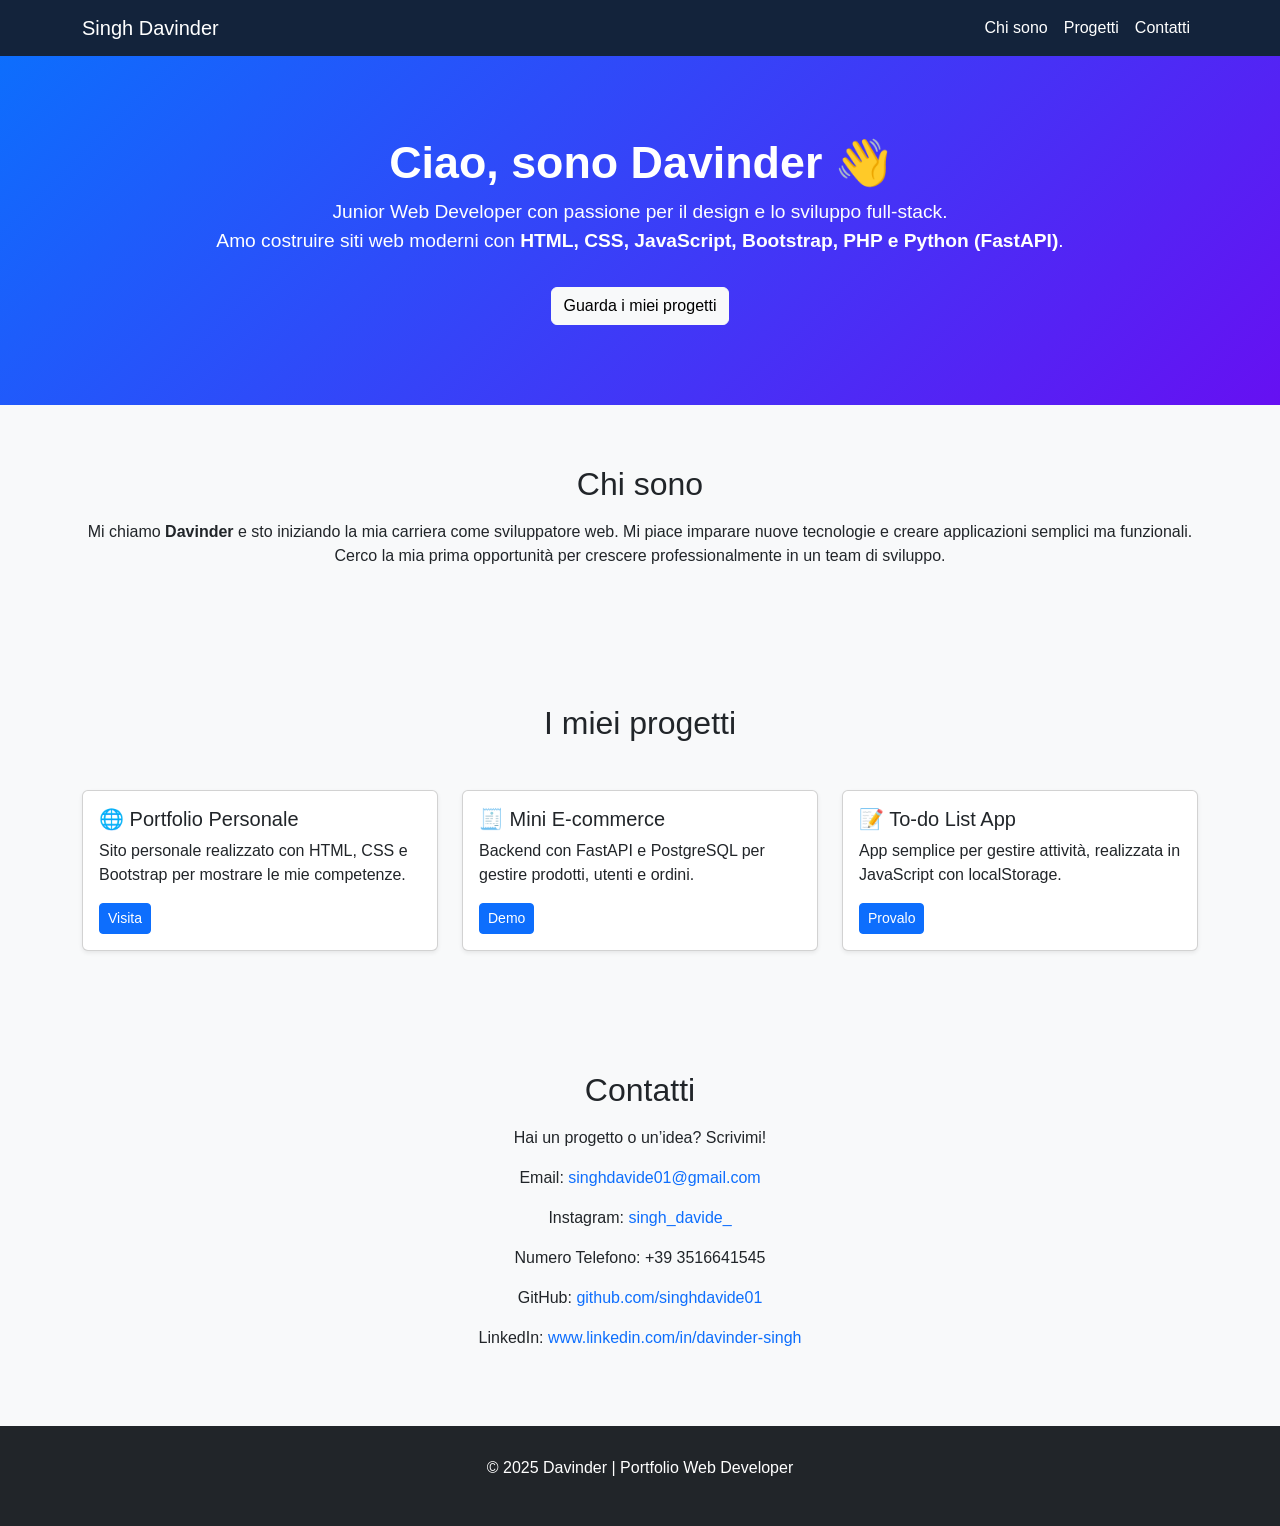
==== index.html @ eeeded76 "Fix HTML encoding issues in index.html" ====
<!DOCTYPE html>
<html lang="it">
<head>
  <meta charset="UTF-8" />
  <meta name="viewport" content="width=device-width, initial-scale=1.0" />
  <title>Davinder, 22 anni</title>
  <link href="https://cdn.jsdelivr.net/npm/bootstrap@5.3.2/dist/css/bootstrap.min.css" rel="stylesheet" />
  <style>
    body {
      font-family: "Poppins", sans-serif;
      background-color: #f8f9fa;
      scroll-behavior: smooth;
    }
    nav.navbar {
      background-color: #13233b;
    }
    nav a.nav-link, nav .navbar-brand {
      color: white !important;
    }
    header {
      text-align: center;
      padding: 80px 20px;
      background: linear-gradient(135deg, #0d6efd, #6610f2);
      color: white;
    }
    header h1 {
      font-size: 2.8rem;
      font-weight: 700;
    }
    header p {
      font-size: 1.2rem;
    }
    section {
      padding: 60px 0;
    }
    .project-card {
      transition: transform 0.2s;
    }
    .project-card:hover {
      transform: scale(1.03);
    }
    footer {
      background-color: #212529;
      color: white;
      padding: 30px 0;
      text-align: center;
    }
    a {
      color: #0d6efd;
      text-decoration: none;
    }
    a:hover {
      text-decoration: underline;
    }
  </style>
</head>

<body>
  <!-- NAVBAR -->
  <nav class="navbar navbar-expand-lg navbar-dark">
    <div class="container">
      <a class="navbar-brand" href="#">Singh Davinder</a>
      <button class="navbar-toggler" type="button" data-bs-toggle="collapse" data-bs-target="#navbarNav">
        <span class="navbar-toggler-icon"></span>
      </button>
      <div id="navbarNav" class="collapse navbar-collapse">
        <ul class="navbar-nav ms-auto">
          <li class="nav-item"><a class="nav-link" href="#about">Chi sono</a></li>
          <li class="nav-item"><a class="nav-link" href="#projects">Progetti</a></li>
          <li class="nav-item"><a class="nav-link" href="#contact">Contatti</a></li>
        </ul>
      </div>
    </div>
  </nav>

  <!-- HEADER -->
  <header>
    <div class="container">
      <h1>Ciao, sono Davinder 👋</h1>
      <p>Junior Web Developer con passione per il design e lo sviluppo full-stack.<br>
      Amo costruire siti web moderni con <strong>HTML, CSS, JavaScript, Bootstrap, PHP e Python (FastAPI)</strong>.</p>
      <a href="#projects" class="btn btn-light mt-3">Guarda i miei progetti</a>
    </div>
  </header>

  <!-- ABOUT SECTION -->
  <section id="about">
    <div class="container text-center">
      <h2>Chi sono</h2>
      <p class="mt-3">
        Mi chiamo <strong>Davinder</strong> e sto iniziando la mia carriera come sviluppatore web.  
        Mi piace imparare nuove tecnologie e creare applicazioni semplici ma funzionali.  
        Cerco la mia prima opportunità per crescere professionalmente in un team di sviluppo.
      </p>
    </div>
  </section>

  <!-- PROJECTS SECTION -->
  <section id="projects" class="bg-light">
    <div class="container">
      <h2 class="text-center mb-5">I miei progetti</h2>
      <div class="row g-4">

        <div class="col-md-4">
          <div class="card project-card h-100 shadow-sm">
            <div class="card-body">
              <h5 class="card-title">🌐 Portfolio Personale</h5>
              <p class="card-text">Sito personale realizzato con HTML, CSS e Bootstrap per mostrare le mie competenze.</p>
              <a href="#" class="btn btn-primary btn-sm">Visita</a>
              <!-- <a href="#" class="btn btn-outline-secondary btn-sm">Codice</a> -->
            </div>
          </div>
        </div>

        <div class="col-md-4">
          <div class="card project-card h-100 shadow-sm">
            <div class="card-body">
              <h5 class="card-title">🧾 Mini E-commerce </h5>
              <p class="card-text">Backend con FastAPI e PostgreSQL per gestire prodotti, utenti e ordini.</p>
              <a href="https://singhdavide01.github.io/animefans/" class="btn btn-primary btn-sm">Demo</a>
              <!-- <a href="#" class="btn btn-outline-secondary btn-sm">Codice</a> -->
            </div>
          </div>
        </div>

        <div class="col-md-4">
          <div class="card project-card h-100 shadow-sm">
            <div class="card-body">
              <h5 class="card-title">📝 To-do List App</h5>
              <p class="card-text">App semplice per gestire attività, realizzata in JavaScript con localStorage.</p>
              <a href="toDo.html" class="btn btn-primary btn-sm">Provalo</a>
              <!-- <a href="#" class="btn btn-outline-secondary btn-sm">Codice</a> -->
            </div>
          </div>
        </div>

      </div>
    </div>
  </section>

  <!-- CONTACT SECTION -->
  <section id="contact">
    <div class="container text-center">
      <h2>Contatti</h2>
      <p class="mt-3">Hai un progetto o un’idea? Scrivimi!</p>
      <p>Email: <a href="mailto:davinder@example.com">singhdavide01@gmail.com</a></p>
      <p>Instagram: <a href="https://www.instagram.com/singh_davide_?igsh=eXh1NDFpZWRjcnpx">singh_davide_</a></p>
      <p>Numero Telefono: +39 3516641545</p>
      <p>GitHub: <a href="https://github.com/singhdavide01">github.com/singhdavide01</a></p> 
      <p>LinkedIn: <a href="https://www.linkedin.com/in/davinder-singh-a61432235?utm_source=share&utm_campaign=share_via&utm_content=profile&utm_medium=android_app">www.linkedin.com/in/davinder-singh</a></p>
    </div>
  </section>

  <!-- FOOTER -->
  <footer>
    <div class="container">
      <p>© 2025 Davinder | Portfolio Web Developer</p>
    </div>
  </footer>

  <script src="https://cdn.jsdelivr.net/npm/bootstrap@5.3.2/dist/js/bootstrap.bundle.min.js"></script>
</body>

</html>
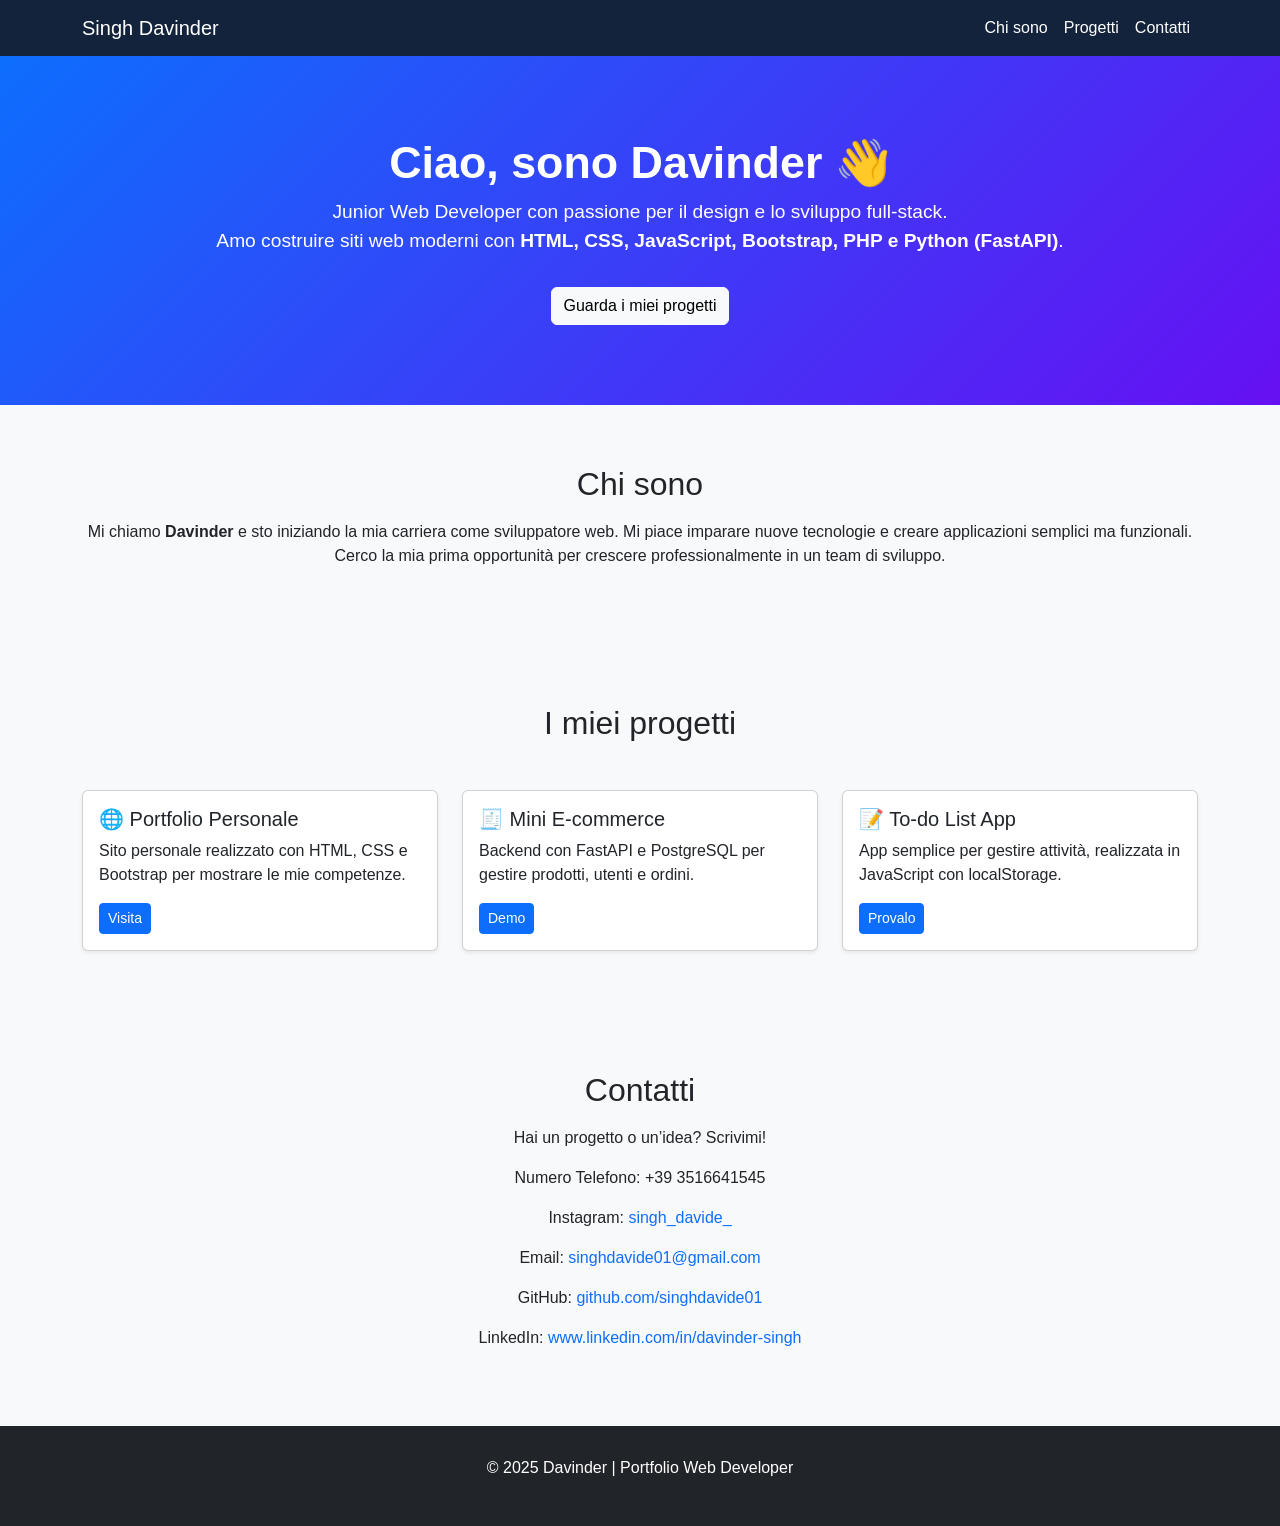
==== commit cc487a20: "Fix HTML encoding issues in index.html" ====
--- a/index.html
+++ b/index.html
@@ -143,9 +143,9 @@
     <div class="container text-center">
       <h2>Contatti</h2>
       <p class="mt-3">Hai un progetto o un’idea? Scrivimi!</p>
-      <p>Email: <a href="mailto:davinder@example.com">singhdavide01@gmail.com</a></p>
+      <p>Numero Telefono: +39 3516641545</p>
       <p>Instagram: <a href="https://www.instagram.com/singh_davide_?igsh=eXh1NDFpZWRjcnpx">singh_davide_</a></p>
-      <p>Numero Telefono: +39 3516641545</p>
+      <p>Email: <a href="mailto:davinder@example.com">singhdavide01@gmail.com</a></p>  
       <p>GitHub: <a href="https://github.com/singhdavide01">github.com/singhdavide01</a></p> 
       <p>LinkedIn: <a href="https://www.linkedin.com/in/davinder-singh-a61432235?utm_source=share&utm_campaign=share_via&utm_content=profile&utm_medium=android_app">www.linkedin.com/in/davinder-singh</a></p>
     </div>
@@ -165,3 +165,4 @@
 
 
 
+
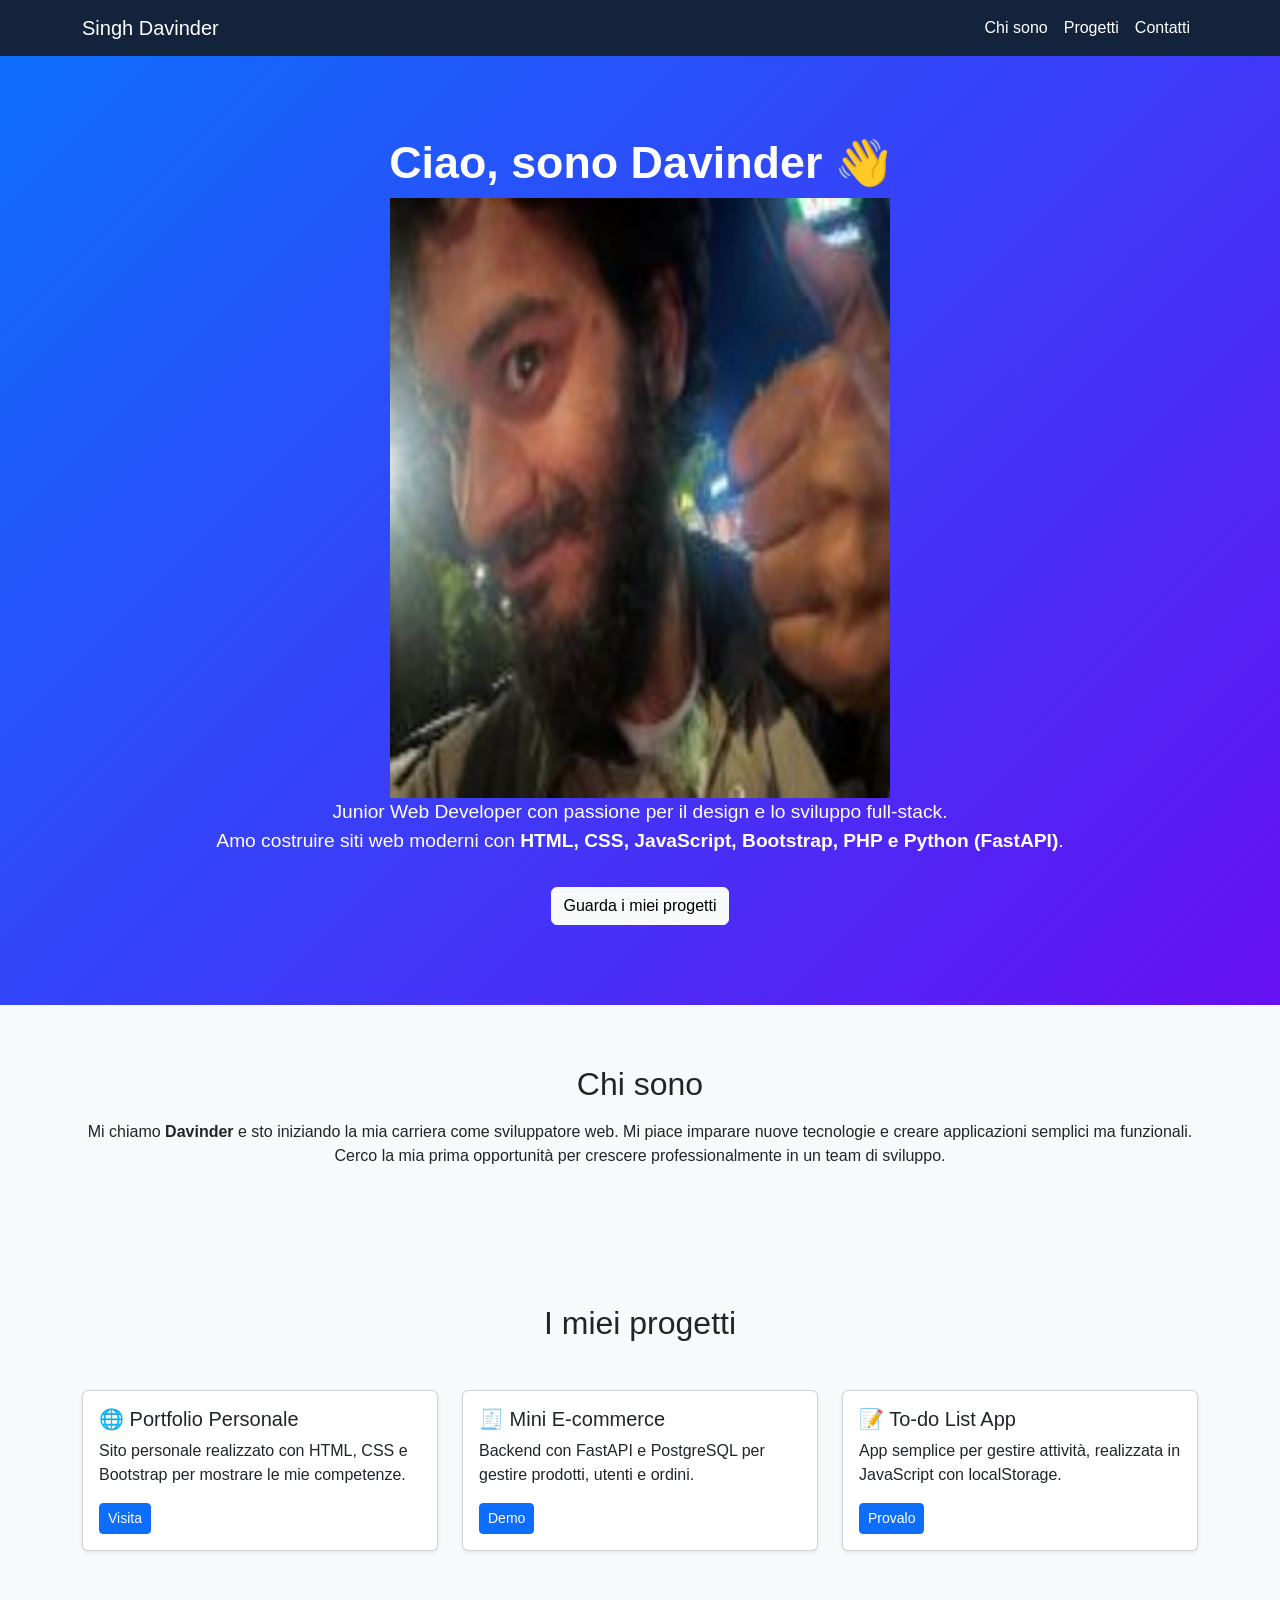
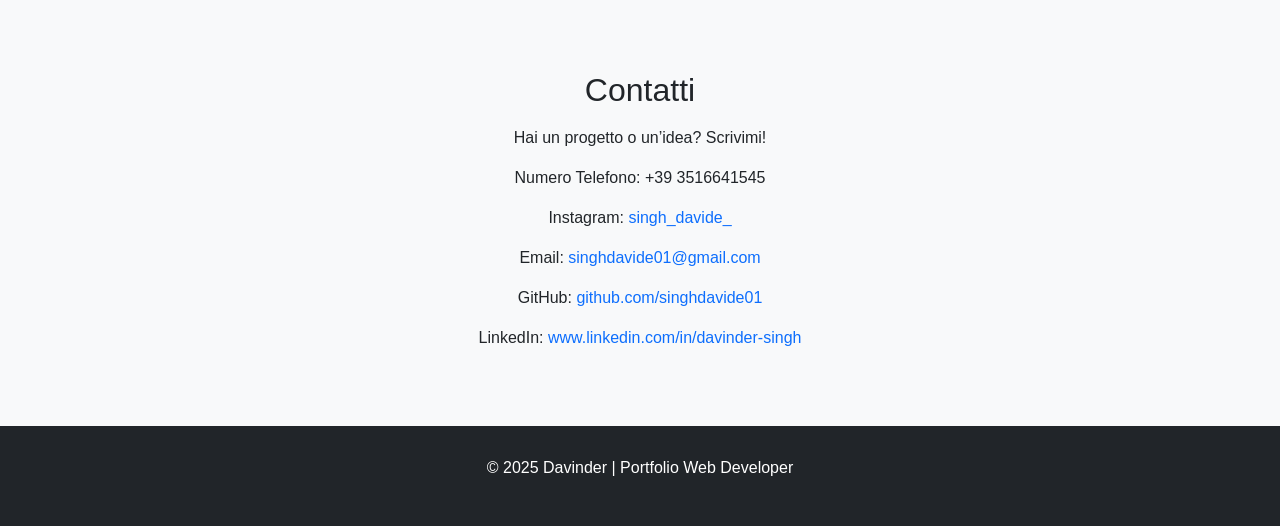
==== commit 47bc91c8: "Update index.html with header image and structure Added an image to the header section and updated t" ====
--- a/index.html
+++ b/index.html
@@ -77,6 +77,7 @@
   <header>
     <div class="container">
       <h1>Ciao, sono Davinder 👋</h1>
+      <img src="6010063409812015920.jpg" alt="my pic" width="500" height="600">
       <p>Junior Web Developer con passione per il design e lo sviluppo full-stack.<br>
       Amo costruire siti web moderni con <strong>HTML, CSS, JavaScript, Bootstrap, PHP e Python (FastAPI)</strong>.</p>
       <a href="#projects" class="btn btn-light mt-3">Guarda i miei progetti</a>
@@ -166,3 +167,4 @@
 
 
 
+
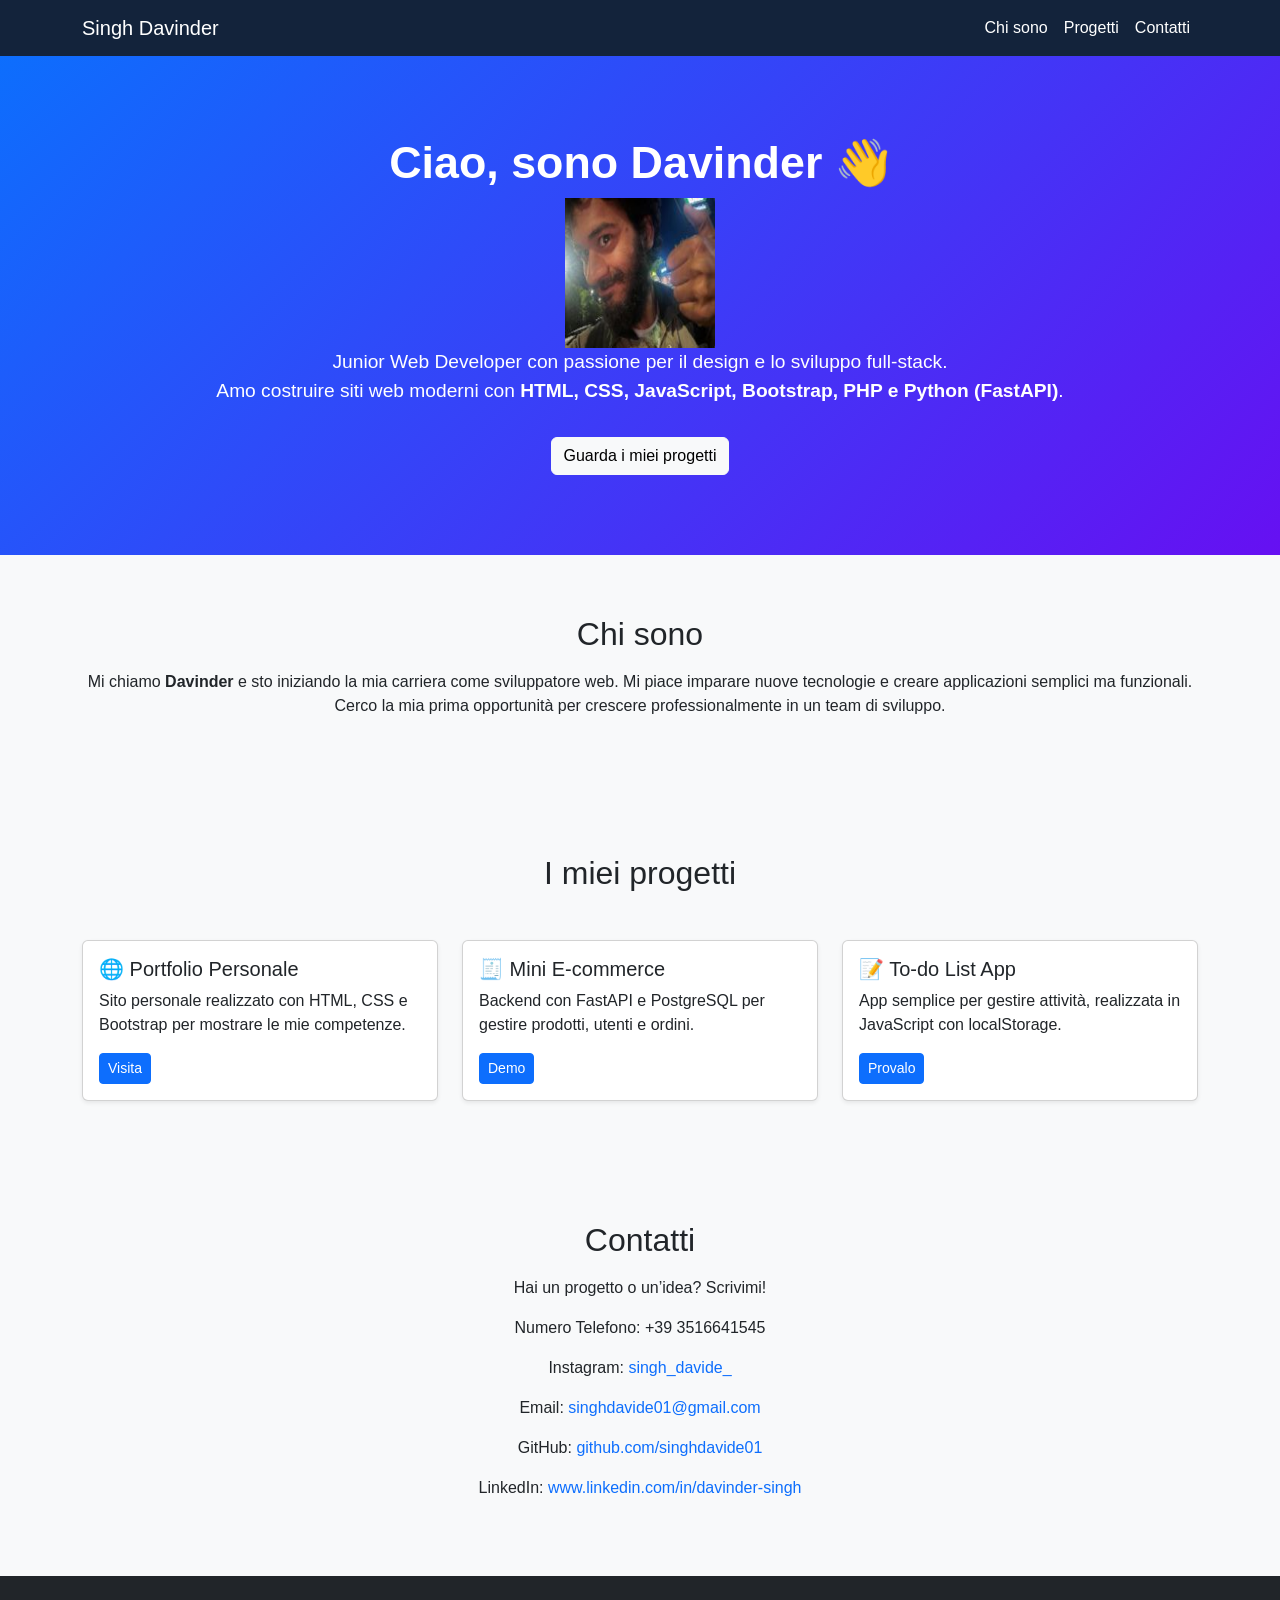
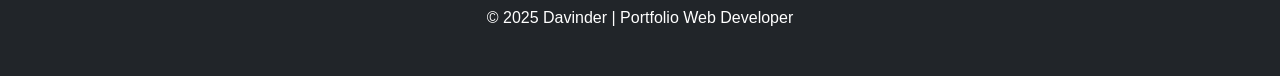
==== commit 4bbb7619: "Fix HTML encoding issues in index.html" ====
--- a/index.html
+++ b/index.html
@@ -77,7 +77,7 @@
   <header>
     <div class="container">
       <h1>Ciao, sono Davinder 👋</h1>
-      <img src="6010063409812015920.jpg" alt="my pic" width="500" height="600">
+      <img src="6010063409812015920.jpg" alt="my pic" width="150" height="150">
       <p>Junior Web Developer con passione per il design e lo sviluppo full-stack.<br>
       Amo costruire siti web moderni con <strong>HTML, CSS, JavaScript, Bootstrap, PHP e Python (FastAPI)</strong>.</p>
       <a href="#projects" class="btn btn-light mt-3">Guarda i miei progetti</a>
@@ -168,3 +168,4 @@
 
 
 
+
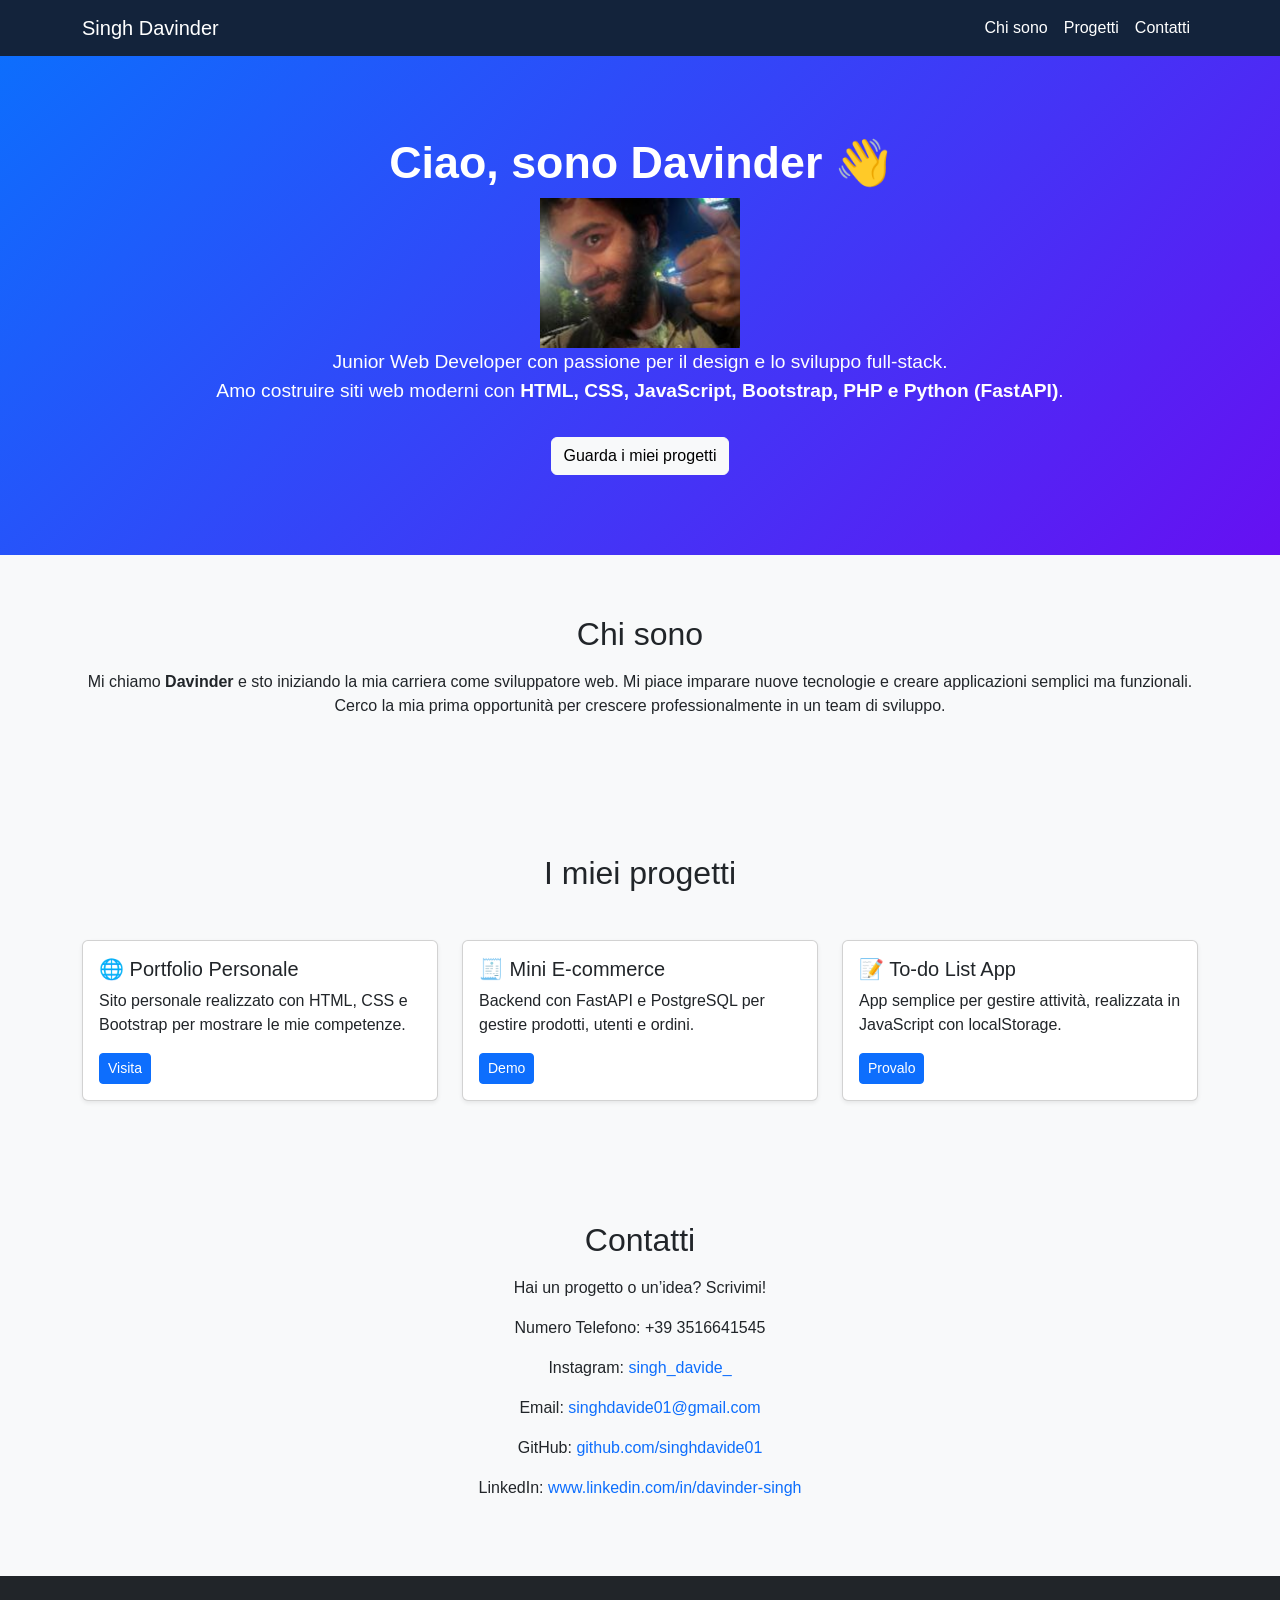
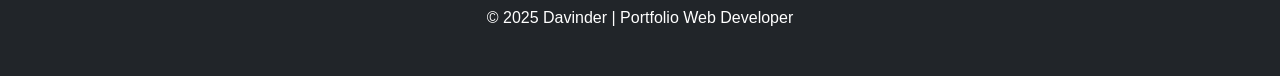
==== commit e6bf8949: "Fix HTML encoding issues in index.html" ====
--- a/index.html
+++ b/index.html
@@ -77,7 +77,7 @@
   <header>
     <div class="container">
       <h1>Ciao, sono Davinder 👋</h1>
-      <img src="6010063409812015920.jpg" alt="my pic" width="150" height="150">
+      <img src="6010063409812015920.jpg" alt="my pic" width="200" height="150">
       <p>Junior Web Developer con passione per il design e lo sviluppo full-stack.<br>
       Amo costruire siti web moderni con <strong>HTML, CSS, JavaScript, Bootstrap, PHP e Python (FastAPI)</strong>.</p>
       <a href="#projects" class="btn btn-light mt-3">Guarda i miei progetti</a>
@@ -169,3 +169,4 @@
 
 
 
+
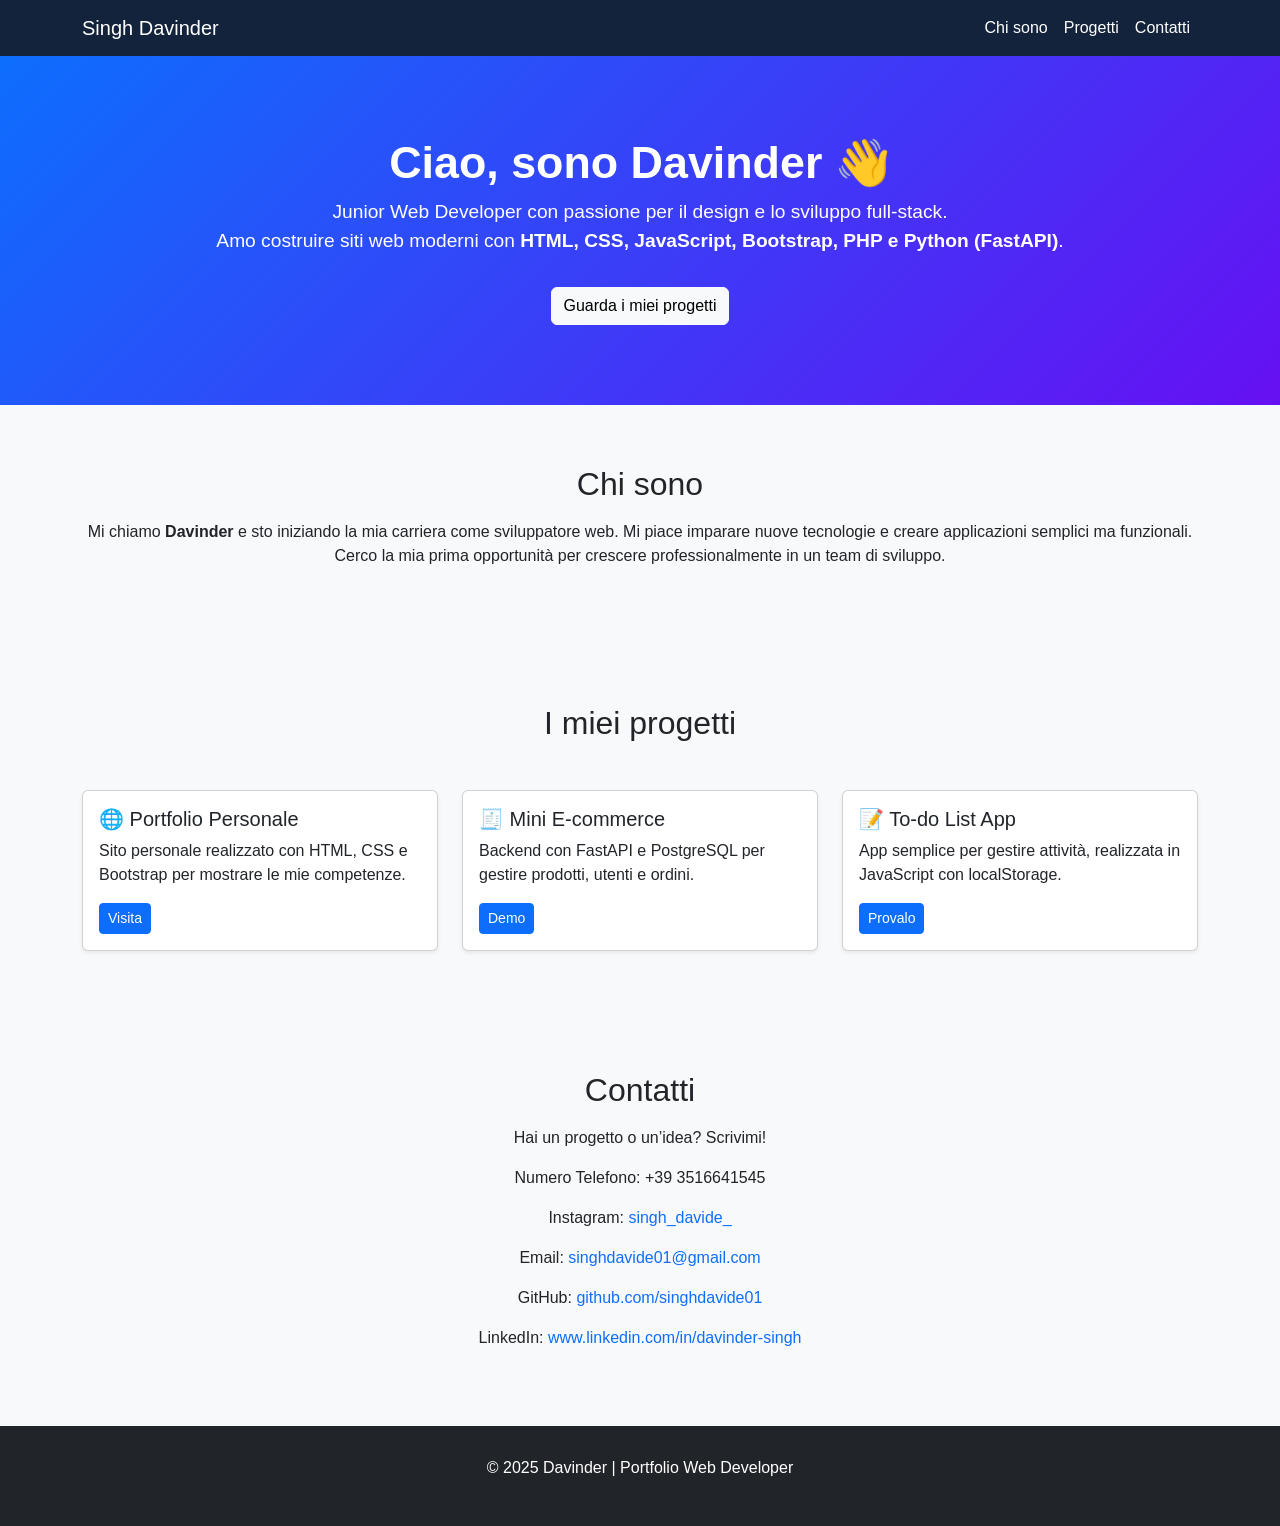
==== commit cdc9f1b3: "Update index.html" ====
--- a/index.html
+++ b/index.html
@@ -77,7 +77,7 @@
   <header>
     <div class="container">
       <h1>Ciao, sono Davinder 👋</h1>
-      <img src="6010063409812015920.jpg" alt="my pic" width="200" height="150">
+      <!-- <img src="6010063409812015920.jpg" alt="my pic" width="200" height="150"> -->
       <p>Junior Web Developer con passione per il design e lo sviluppo full-stack.<br>
       Amo costruire siti web moderni con <strong>HTML, CSS, JavaScript, Bootstrap, PHP e Python (FastAPI)</strong>.</p>
       <a href="#projects" class="btn btn-light mt-3">Guarda i miei progetti</a>
